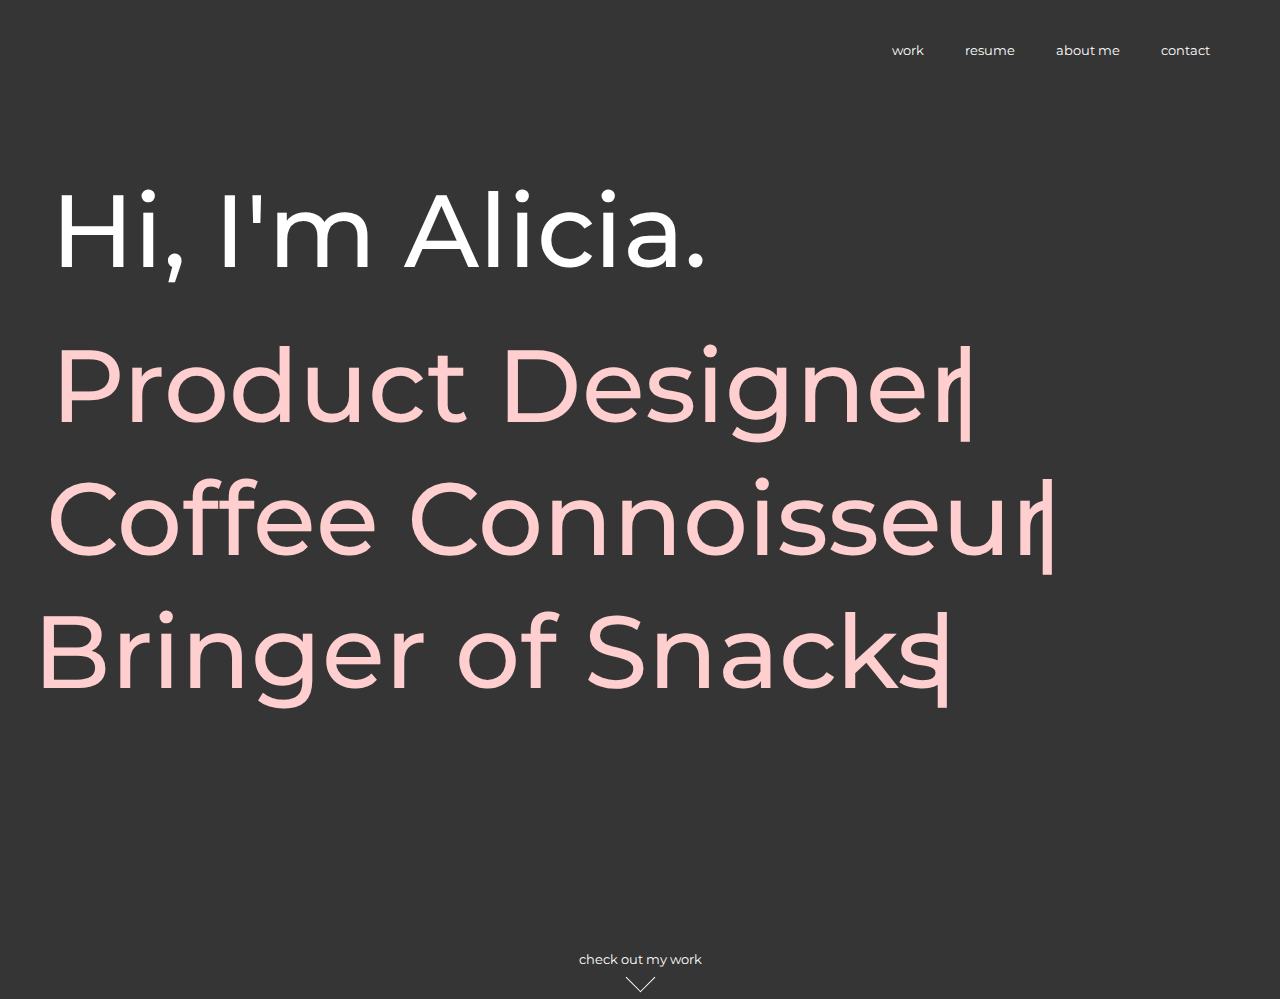
==== index.html @ 40eca385 "Add files via upload" ====
<!DOCTYPE html>

<html lang="en-US">

<head>
    <title>Alicia Kozlowski Portfolio</title> 
    <meta charset="utf-8">
    <meta name="viewport" content="width=device-width, initial-scale=1.0">
    <link rel="stylesheet" type="text/css" href="Kozlowski_Portfolio.css">
    <link rel="stylesheet" href="https://fonts.googleapis.com/css?family=Montserrat:300,400,500,600" type="text/css">
    <link rel="icon" href="/favicon.ico" type="image/x-icon">
    <link rel="icon" href="/favicon-32x32.png" type="image/png" sizes="32x32">
    <link rel="icon" href="/favicon-16x16.png" type="image/png" sizes="16x16">
</head>
    
<body class="home">
    
<header>
<a href="index.html"><div class="logo"></div></a>
<nav>
    <ul>
    <li><a class="navWhite" href="work.html">work</a></li>
    <li><a class="navWhite" href="resume.html">resume</a></li>
    <li><a class="navWhite" href="about-me.html">about me</a></li>
    <li><a class="navWhite" href="contact.html">contact</a></li>
    </ul>
</nav>
</header>
    
<main>
    <div id="home-div">
    <h1 id="home-text">Hi, I'm Alicia.</h1>
    <h1>
        <span class="text_1">Product Designer</span>
        <span class="text_2">Coffee Connoisseur</span>
        <span class="text_3">Bringer of Snacks</span>
    </h1>    
    </div>
</main>
    
<footer>
    <a href="work.html" class="navWhite">
    <div id="index">
        check out my work<br>
        <i class="downArrow"></i>
    </div>
    </a>
</footer>
 
</body>

</html>
---- Kozlowski_Portfolio.css ----
* {
    font-family: "Montserrat", sans-serif;
    box-sizing: border-box;
}

/********* Responsive Grid Sizing ***************/

body {
    margin-left: 4%;
    margin-right: 4%;
    background-color: #FFFFFF;
}

.col-1 { width: 8.33%; }
.col-2 { width: 16.66%; }
.col-3 { width: 25%; }
.col-4 { width: 33.33%; }
.col-5 { width: 41.66%; }
.col-6 { width: 50%; }
.col-7 { width: 58.33%; }
.col-8 { width: 66.66%; }
.col-9 { width: 75%; }
.col-10 { width: 83.33%; }
.col-11 { width: 91.66%; }
.col-12 { width: 100%; }

.row {
    position: relative;
    width: 100%;
}

.row [class*="col-"] {
    float: left;
    padding: 15px;
}

.row:first-child {
    padding-left: 0;
}

.row:last-child {
    padding-right: 0;
}

.row::after {
    content: "";
    clear: both;
    display: table;
}

main {
    clear: both;
    margin: auto;
}

div {
    padding: 0;
}

/*********** Header Styling ****************/

header {
    height: 3em;
}

.logo {
    background-image: url(Images/logo-color.svg);
    background-repeat: no-repeat;
}

.logo:hover {
    background-image: url(Images/logo-line.svg);
    background-repeat: no-repeat;
}

div.logo {
    width: 5.5vw;
    height: 5.5vw;
    float: left;
    margin: 1em;
}

nav {
    float: right;
}

nav ul li{
    list-style-type: none;
    display:inline-block;
    font-weight: 400;
    font-size: 1vw;
    padding: 1.45em;
}

/********** Link Styling ****************/

a.navDark:link {
    text-decoration: none;
    color: #000000;
}

a.navDark:visited {
    color: #000000;
}

a.navWhite:link {
    color: #FFFFFF;
    text-decoration: none;
}

a.navWhite:visited{
    text-decoration: none;
    display:inline-block;
    font-weight: 400;
    font-size: 1vw;
    color: #FFFFFF;
}

a.click:link {
    text-decoration: underline;
    color: #000000;
}

a.click:visited {
    text-decoration: underline;
    color: #F73959;
}

a.navDark:hover, a.click:hover, a.navWhite:hover{
    color: #F73959;
}

a.navDark:active, a.click:active, a.navWhite:active{
    color: #7AC7C3;
}

a.company:link, a.company:visited {
    color: #F73959;
    text-decoration: none;
}

a.company:hover {
    color: #F73959;
    text-decoration: underline;
}

a.company:active {
    color: #7AC7C3;
}

a.overlay:link {
    color: #FFFFFF;
    text-decoration: none;
}

a.overlay:visited {
    text-decoration: none;
}

/************* Home Page Styling ******************/

#home-text {
    font-size: 8vw;
    font-weight: 500;
    margin: 0;
    margin-bottom: 30px;
}

#home-div {
    margin-top: 7em;
}

.text_1, .text_2, .text_3 {
    font-size: 8vw;
    font-weight: 500;
    color: #FFCECE;
    display: inline-block;
    overflow: hidden;
    white-space: nowrap;
    position: relative;
    animation-timing-function: steps(18, end);
    animation-duration: 18s;
    animation-iteration-count: infinite;
}

.text_1 {
    animation-name: text1;
}

.text_2 {
    animation-name: text2;
    left: -5px;
}

.text_3 {
    animation-name: text3;
    left: -18px;
}

.text_1::after, .text_2::after, .text_3::after{
    content: "|";
    position: absolute;
    right: -10px;
    animation-name: caret;
    animation-duration: .75s;
    animation-timing-function: steps(1, end);
    animation-iteration-count: infinite;
}

@keyframes text1 {
    0%, 33%, 66%, 100% {
        width: 0;
    }
    10%, 22% {
        width: 9.2em;
    }
}

@keyframes text2 {
    0%, 33%, 66%, 100% {
        width: 0;
    }
    43%, 55% {
        width: 10em;
    }
}

@keyframes text3 {
    0%, 33%, 66%, 100% {
        width: 0;
    }
    76%, 88% {
        width: 9.05em;
    }
}

@keyframes caret {
    0%, 100% {
        opacity: 0;
    }
    20%, 80% {
        opacity: 1;
    }
}

body.home {
    background-color: #353535;
    color: #FFFFFF; 
}

#index {
    margin-left: auto;
    margin-right: auto;
    margin-top: 18vw;
    text-align: center;
    font-size: 1vw;
}

.downArrow {
    border: solid #FFFFFF;
    border-width: 0 1px 1px 0;
    display: inline-block;
    padding: 10px;
    transform: rotate(45deg);
    z-index: -1;
}

.downArrow:hover {
    border-color: #F73959;
}

.downArrow:active {
    border-color: #7AC7C3;
}

/******************** Text/Font Styling *********************/

.page-title {
    font-size: 7.75vw;
    font-weight: 300;
}

.page-title::after {
    content: "|";
    position: absolute;
    display: inline;
    margin: 0px .35em;
}

#title-subtext-resume {
    margin: 7.8vw 0;
}

#title-subtext-work {
    margin: 7vw 0;
}

.page-title-other {
    font-size: 7.75vw;
    font-weight: 300;
}

h2 {
    font-size: 2.5vw;
    font-weight: 500;
    margin: 2vw 0;
}

h3 {
    color: #F73859;
    font-size: 2vw;
    font-weight: 600;
    padding: 0;
    margin: 1vw 0;
}

th {
    color: #F73859;
    font-size: 2vw;
    font-weight: 600;
    padding: 0;
    margin: 1vw 0;
    text-align: left;
}

td.resume {
    font-weight: 400;
    font-size: 1.4vw;
    list-style-type: none;
    text-align: left;
    margin: 0;
    line-height: 1.55;
    padding: 0 6vw 0 0;
}

caption {
    font-size: 2.5vw;
    font-weight: 500;
    margin: 2vw 0;
    text-align: left;
}

table {
    margin: 0 9.25vw 6vw;
}

h4 {
    font-size: 1.5vw;
    font-weight: 400;
    color: #646464;
    padding: 0;
    margin: 0;
}

p {
    font-weight: 400;
    font-size: 1.4vw;
    line-height: 1.4;
}

/******************** About Me Page Styling *********************/

.profile-image {
    height: 40vw;
    border-radius: 12px;
    margin-right: 5vw;
    width: 35%;
    overflow: hidden;
    position: relative;
}

.profile-pic {
    display: block;
    width: auto;
    position: absolute;
    height: 100%;
    top: 0;
    left: 0;
}

#aboutText {
    padding-top: 0;
}

.button {
    background-color: #7AC7C3;
    border: 2px solid #FFFFFF;
    color: #000000;
    padding: 1.5vw;
    text-align: center;
    text-decoration: none;
    display: block;
    font-size: 1vw;
    border-radius: 10px;
    margin: 2vw auto;
    transition-duration: 0.4s;
    width: 30%;
}

input.button {
    margin-right: 7vw;
    width: 10vw;
}

.button:hover {
    background-color: #FFFFFF;
    border: 2px solid #7AC7C3;
}

.footer {
    font-size: .75vw;
    margin-top: 8%;
    text-align: center;
}

.footer p {
    font-size: .75vw;
}

.center {
    margin: auto;
}

.resumeHeader {
    height: 4vw;
}

/************* Contact Page Styling ****************/

#contact-email-icon {
    background-image: url(Images/mail-icon.svg);
    background-repeat: no-repeat;
    width: 7.5vw;
    height: 5.5vw;
    margin: 2vw auto;
}

#contact-phone-icon {
    background-image: url(Images/phone-icon.svg);
    background-repeat: no-repeat;
    width: 7.5vw;
    height: 5.5vw;
    margin: 2vw auto;
}

#contact-location-icon {
    background-image: url(Images/location-icon.svg);
    background-repeat: no-repeat;
    width: 7.5vw;
    height: 5.5vw;
    margin: 2vw auto 1vw;
}
.contact-card {
    text-align: center;
}

form {
    margin: 15px 0;
}

#message {
    background-color: rgba(35, 35, 35, 10%);
    height: 150px;
    border-radius: 2px;
    padding: 5px;
    margin: 1vw 0;
    border: 0px;
    color: rgba(35, 35, 35, 60%);
    font-size: 1.25vw;
    resize: vertical;
    max-height: 500px;
}

#fname, #lname, #email {
    background-color: rgba(35, 35, 35, 10%);
    height: 3vw;
    border-radius: 2px;
    padding: 5px;
    margin: 1vw 1vw 1vw 0;
    border: 0px;
    color: rgba(35, 35, 35, 60%);
    font-size: 1.25vw;
}

label {
    display: none;
}

/************* Work Page Styling ****************/

.work-card {
    position: relative;
    height: 25vw;
    width: 35vw;
    margin: 10px;
    border-radius: 5px;
    overflow: hidden;
    text-align: center;
}

.image {
    display: block;
    width: auto;
    position: absolute;
    top: 0;
    left: 0;
    height: 100%;
}

.overlay {
    position: absolute;
    top: 0;
    bottom: 0;
    left: 0;
    right: 0;
    height: 100%;
    width: 100%;
    opacity: 0;
    transition: .5s ease;
    background-image: radial-gradient( rgba(0,0,0,.2), rgba(0,0,0,.4));
}

.text {
    position: relative;
    top: 45%;
    color: white;
    text-decoration: none;
    font-weight: 600;
    padding: 0;
}

.work-card:hover .overlay {
    opacity: 1;
}

.full-bleed {
    width: 100%;
}

.introduction {
    margin-bottom: 3vw;
}

figure {
    position: relative;
    height: 30vw;
    overflow: hidden;
    margin: 3.83vw;
}

.pro-esports {
    position: absolute;
    display: block;
    width: auto;
    height: 100%;
    left: -15vw;
    top:0;
}

.video-wrapper {
    width: 95%;
    max-width: 1200px;
    margin: 3vw auto;
    position: relative;
}
.video-container {
    height: 0;
    width: 100%;
    max-width: 100%;
    padding-bottom: 56.25%;
    position: relative;
}

.video-container video {
    position: absolute;
    top: 0;
    left: 0;
    height: 100%;
    width: 100%;
    max-width: 100%;
}

.video-caption {
    width: 80%;
    margin: auto;
}

.portfolio {
    margin-bottom: 6vw;
}
/************* Mobile Styling ****************/

@media only screen and (max-width: 37.5em) {
    
    * {
        font-family: "Montserrat", sans-serif;
        box-sizing: border-box;
    }

    .mobile-resume {
        width: 80%;
        margin: 0 10%;
    }
    
    .mobile-work-card {
        width: 100%;
    }
    
    .image {
        width: 100%;
        height: auto;
        position: absolute;
        top: -40%;
    }
    
    .col-1 {
        display: none;
    }
    
    div.logo {
        width: 10vw;
        height: 10vw;
        float: left;
    }
    
    nav ul li{
        font-weight: 400;
        font-size: 2vw;
        padding: 2em 1em;
    }
    
    #home-text {
        font-size: 10vw;
        margin-bottom: 10px;
    }
    
    #index {
        margin-top: 18vw;
        text-align: center;
        font-size: 2vw;
    }
    
    .page-title-mobile {
        font-size: 7.75vw;
        font-weight: 300;
        width: 100%;
        text-align: center;
    }

    .page-title::after {
        display: none;
    }
    
    p {
        font-size: 2vw;
        line-height: 1.4;
        margin: 0;
    }
    
    .subtext-mobile {
        width: 100%;
        text-align: center;
        margin: 0;
    }
    
    #title-subtext-work {
        margin: 0;
    }
    
    #title-subtext-resume {
        margin: 0;
    }
    
    h2 {
        font-size: 4vw;
    }

    h3 {
        font-size: 3vw;
    }
    
    h4 {
        font-size: 2vw;
        margin: 0 0 10px 0;
    }
    
    th {
        font-size: 3vw;
    }

    td.resume {
        font-size: 2vw;
        line-height: 1.3;
        padding: 0;
    }

    caption {
        font-size: 4vw;
        margin: 20px 0;
    }
    
    .mobile-resume-bottom {
        width: 40%;
        margin: 0 0 0 30px;
    }
    
    .page-title-other {
        text-align: center;
    }
    
    .profile-image {
        display: none;
    }
    
    #aboutText {
        width: 100%;
        padding: 30px;
    }
}
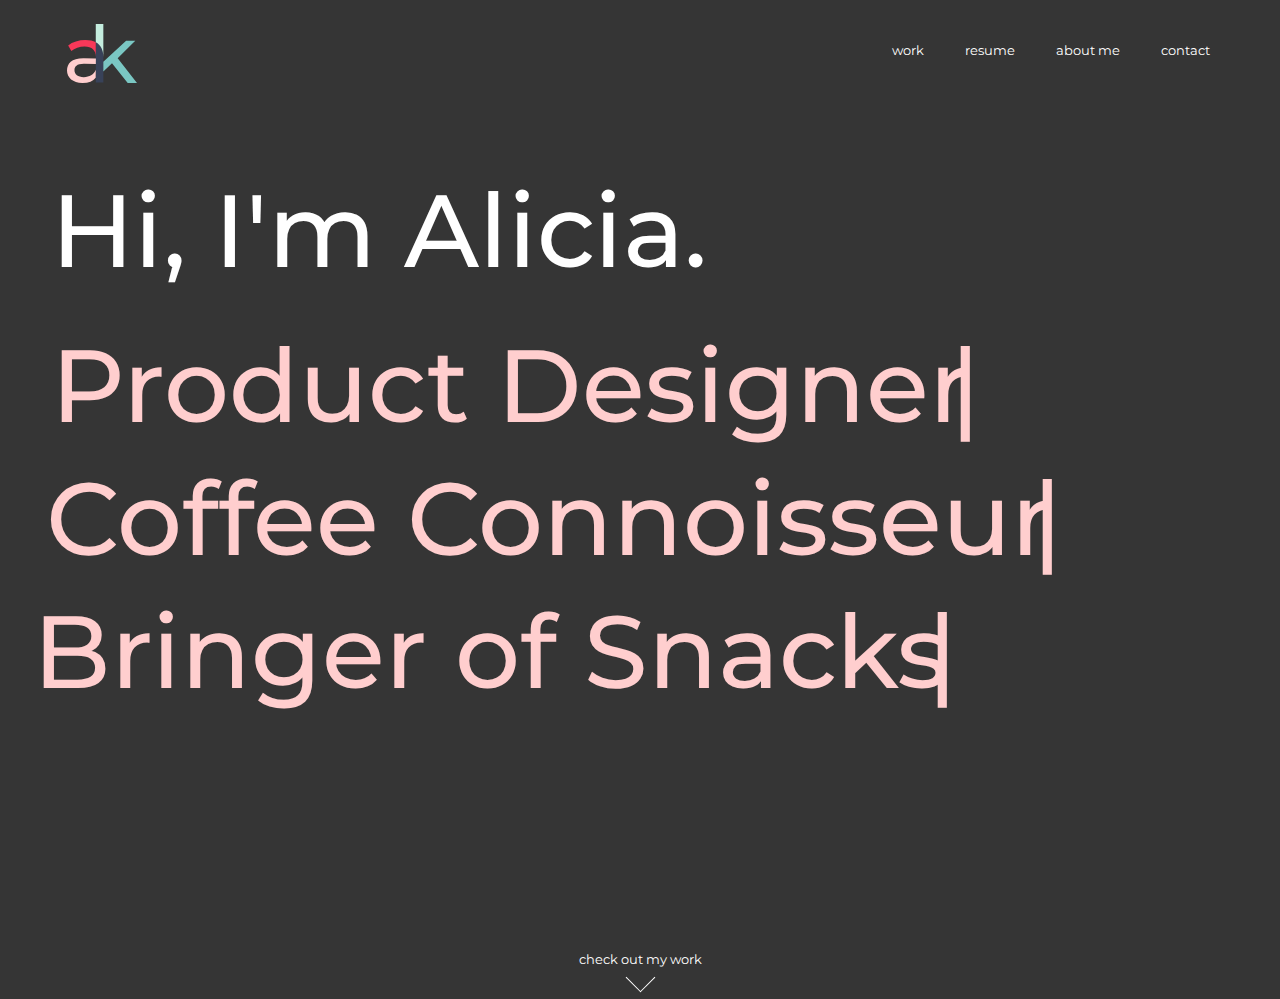
==== commit 8a011f72: "Update index.html" ====
--- a/index.html
+++ b/index.html
@@ -21,7 +21,7 @@
     <ul>
     <li><a class="navWhite" href="work.html">work</a></li>
     <li><a class="navWhite" href="resume.html">resume</a></li>
-    <li><a class="navWhite" href="about-me.html">about me</a></li>
+    <li><a class="navWhite" href="aboutme.html">about me</a></li>
     <li><a class="navWhite" href="contact.html">contact</a></li>
     </ul>
 </nav>
@@ -49,4 +49,4 @@
  
 </body>
 
-</html>+</html>
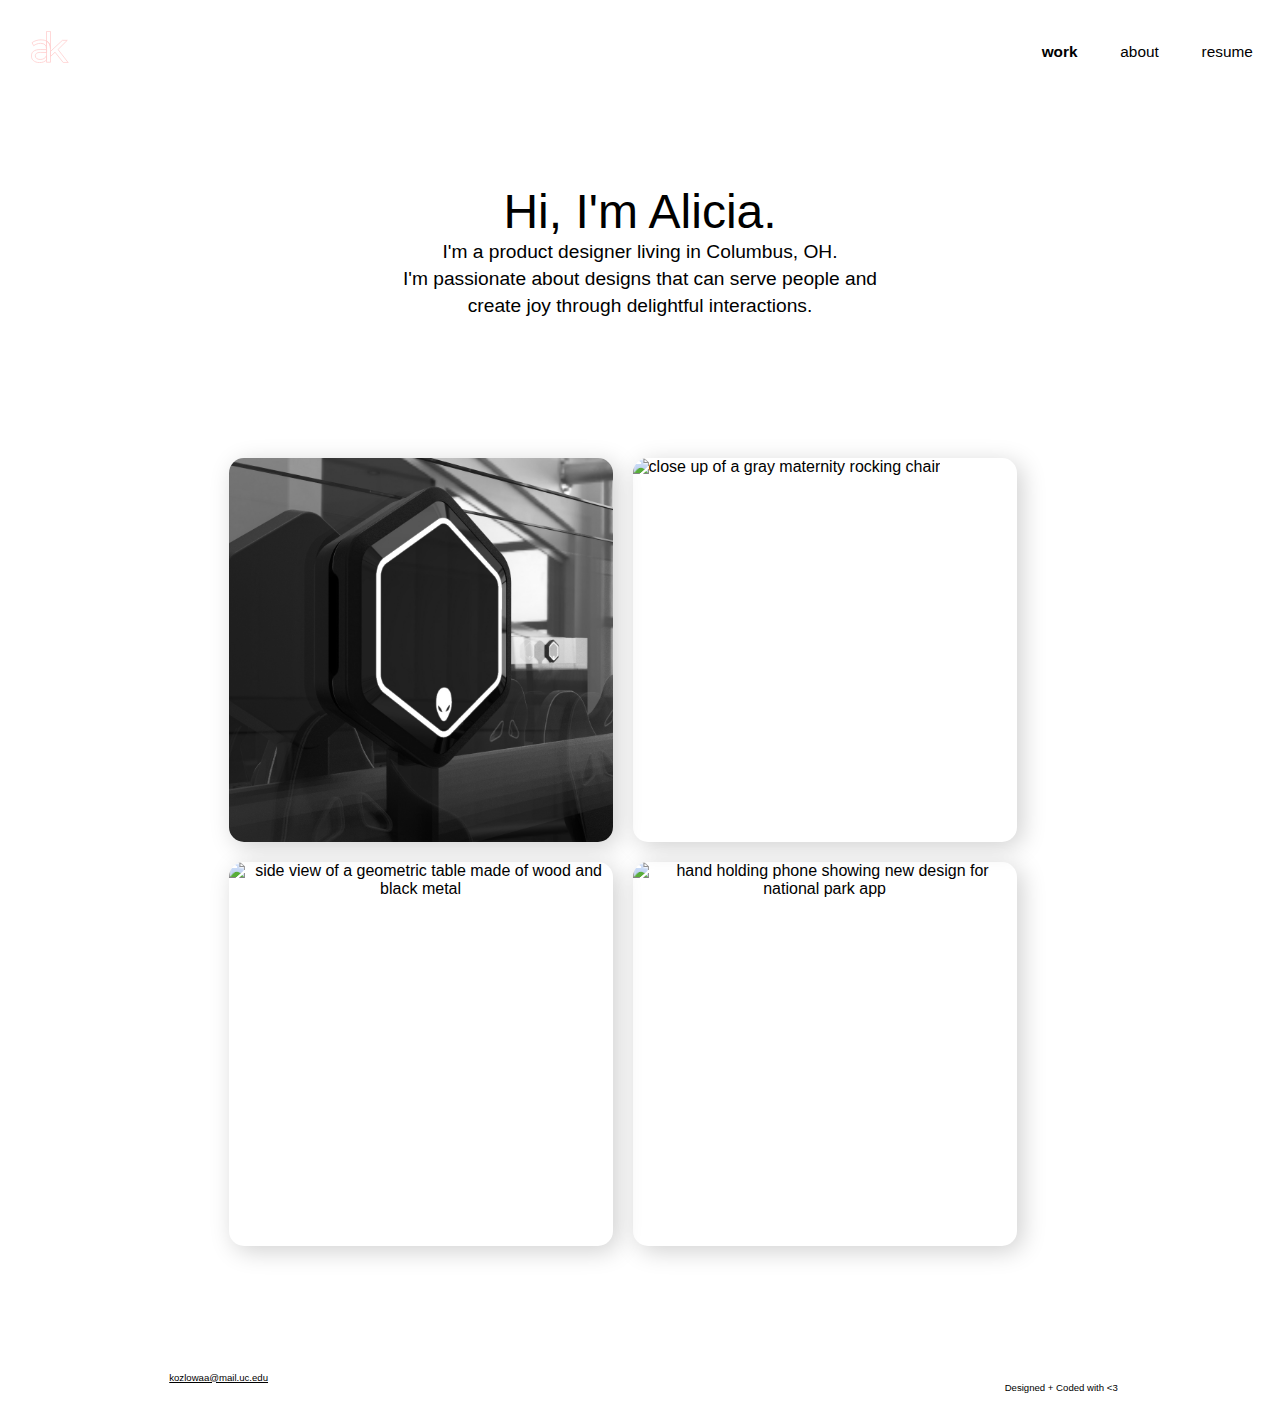
==== commit bd8e3ea0: "Add files via upload" ====
--- a/index.html
+++ b/index.html
@@ -19,34 +19,51 @@
 <a href="index.html"><div class="logo"></div></a>
 <nav>
     <ul>
-    <li><a class="navWhite" href="work.html">work</a></li>
-    <li><a class="navWhite" href="resume.html">resume</a></li>
-    <li><a class="navWhite" href="aboutme.html">about me</a></li>
-    <li><a class="navWhite" href="contact.html">contact</a></li>
+    <li><a class="navDark active" href="index.html">work</a></li>
+    <li><a class="navDark" href="about-me.html">about</a></li>
+    <li><a class="navDark" href="Kozlowski-Resume-2020.pdf" target="_blank">resume</a></li>
     </ul>
 </nav>
 </header>
     
 <main>
     <div id="home-div">
-    <h1 id="home-text">Hi, I'm Alicia.</h1>
-    <h1>
-        <span class="text_1">Product Designer</span>
-        <span class="text_2">Coffee Connoisseur</span>
-        <span class="text_3">Bringer of Snacks</span>
-    </h1>    
+        <h1 id="home-text">Hi, I'm Alicia.</h1>
+    <p class="description mobile-description"> I'm a product designer living in Columbus, OH. <br/>I'm passionate about designs that can serve people and <br/>create joy through delightful interactions.
+    </p>    
+    </div>
+     <div class="row">
+        <div class="col-2"></div>
+        <div class="col-5 work-card mobile-work-card">
+            <img src="Images/dell/actual%20room%20desk.4bw.png" alt="final intern project created for alienware brand college esports" class="image">
+            <a href="dell.html" class="overlay"><div class="text">alienware</div></a>
+        </div>
+        <div class="col-5 work-card mobile-work-card">
+            <img src="Images/aaro-card.png" alt="close up of a gray maternity rocking chair" class="image">
+            <a href="aaro.html" class="overlay"><div class="text">aaro</div></a>
+        </div>
+    </div>
+    <div class="row">
+        <div class="col-2"></div>
+        <div class="col-5 work-card mobile-work-card">
+            <img src="Images/hom-card.png" alt="side view of a geometric table made of wood and black metal" class="image">
+            <a href="hom.html" class="overlay"><div class="text">hom</div></a>
+        </div>
+        <div class="col-5 work-card mobile-work-card">
+            <img src="Images/national/portfolio_rd5_draft261.jpg" alt="hand holding phone showing new design for national park app" class="image">
+            <a href="national.html" class="overlay"><div class="text">national</div></a>
+        </div>
     </div>
 </main>
     
 <footer>
-    <a href="work.html" class="navWhite">
-    <div id="index">
-        check out my work<br>
-        <i class="downArrow"></i>
+    <div class="footer row">
+        <a class="click col-4" href="mailto:kozlowaa@mail.uc.edu">kozlowaa@mail.uc.edu</a>
+        <div class="click col-4"></div>
+        <p class="col-4">Designed + Coded with &lt;3</p>
     </div>
-    </a>
 </footer>
  
 </body>
 
-</html>
+</html>--- a/Kozlowski_Portfolio.css
+++ b/Kozlowski_Portfolio.css
@@ -1,13 +1,11 @@
 * {
-    font-family: "Montserrat", sans-serif;
+    font-family: "Nunito", sans-serif;
     box-sizing: border-box;
 }
 
 /********* Responsive Grid Sizing ***************/
 
 body {
-    margin-left: 4%;
-    margin-right: 4%;
     background-color: #FFFFFF;
 }
 
@@ -64,32 +62,43 @@
 }
 
 .logo {
-    background-image: url(Images/logo-color.svg);
-    background-repeat: no-repeat;
-}
-
-.logo:hover {
     background-image: url(Images/logo-line.svg);
     background-repeat: no-repeat;
 }
 
+header.project {
+    position: absolute;
+}
+
 div.logo {
-    width: 5.5vw;
-    height: 5.5vw;
+    width: 3vw;
+    height: 3vw;
     float: left;
-    margin: 1em;
+    margin: 1.45em;
 }
 
 nav {
     float: right;
+    z-index: 1;
+}
+
+nav.project {
+    position: fixed;
+    right: 0;
 }
 
 nav ul li{
     list-style-type: none;
     display:inline-block;
-    font-weight: 400;
-    font-size: 1vw;
-    padding: 1.45em;
+    font-weight: 200;
+    font-size: 1.2vw;
+    padding: 1.25em;
+}
+
+.full-bleed {
+    margin: 0;
+    display: block;
+    z-index: -1;
 }
 
 /********** Link Styling ****************/
@@ -103,19 +112,6 @@
     color: #000000;
 }
 
-a.navWhite:link {
-    color: #FFFFFF;
-    text-decoration: none;
-}
-
-a.navWhite:visited{
-    text-decoration: none;
-    display:inline-block;
-    font-weight: 400;
-    font-size: 1vw;
-    color: #FFFFFF;
-}
-
 a.click:link {
     text-decoration: underline;
     color: #000000;
@@ -130,10 +126,6 @@
     color: #F73959;
 }
 
-a.navDark:active, a.click:active, a.navWhite:active{
-    color: #7AC7C3;
-}
-
 a.company:link, a.company:visited {
     color: #F73959;
     text-decoration: none;
@@ -144,10 +136,6 @@
     text-decoration: underline;
 }
 
-a.company:active {
-    color: #7AC7C3;
-}
-
 a.overlay:link {
     color: #FFFFFF;
     text-decoration: none;
@@ -157,21 +145,49 @@
     text-decoration: none;
 }
 
+a.active {
+    font-weight: 600;
+}
+
 /************* Home Page Styling ******************/
 
+
 #home-text {
-    font-size: 8vw;
+    font-size: 3em;
     font-weight: 500;
     margin: 0;
-    margin-bottom: 30px;
+}
+
+#pronounciation {
+    display: none;
+    font-weight: 200;
+    font-size: .4em;
+    z-index: 2;
+    position: fixed;
+    transform: translateX(0, 80px);
+    transition: .5s ease;
+}
+
+#name:hover #pronounciation {
+    opacity: 1;
+    display: inline-block;
+    transform: translateX(0, 80px);
+    transition: .5s ease;
 }
 
 #home-div {
-    margin-top: 7em;
+    margin: 8em 0;
+    text-align: center;
+}
+
+.description {
+    font-size: 1.2em;
+    font-weight: 200;
+    margin: 0 10em;
 }
 
 .text_1, .text_2, .text_3 {
-    font-size: 8vw;
+    font-size: 2.5vw;
     font-weight: 500;
     color: #FFCECE;
     display: inline-block;
@@ -241,11 +257,6 @@
     20%, 80% {
         opacity: 1;
     }
-}
-
-body.home {
-    background-color: #353535;
-    color: #FFFFFF; 
 }
 
 #index {
@@ -358,15 +369,19 @@
     line-height: 1.4;
 }
 
+#space {
+    margin: 4em;
+}
 /******************** About Me Page Styling *********************/
 
 .profile-image {
-    height: 40vw;
-    border-radius: 12px;
-    margin-right: 5vw;
-    width: 35%;
+    height: 33em;
+    border-radius: 20px;
+    margin-left: 4em;
+    width: 24em;
     overflow: hidden;
     position: relative;
+    box-shadow:  5px 5px 25px #d0d0d0;
 }
 
 .profile-pic {
@@ -376,6 +391,16 @@
     height: 100%;
     top: 0;
     left: 0;
+}
+
+.body-text {
+    font-weight: 200;
+    font-size: 1.2em;
+}
+
+.intro {
+    font-weight: 500;
+    font-size: 3em;
 }
 
 #aboutText {
@@ -425,77 +450,24 @@
     height: 4vw;
 }
 
-/************* Contact Page Styling ****************/
-
-#contact-email-icon {
-    background-image: url(Images/mail-icon.svg);
-    background-repeat: no-repeat;
-    width: 7.5vw;
-    height: 5.5vw;
-    margin: 2vw auto;
-}
-
-#contact-phone-icon {
-    background-image: url(Images/phone-icon.svg);
-    background-repeat: no-repeat;
-    width: 7.5vw;
-    height: 5.5vw;
-    margin: 2vw auto;
-}
-
-#contact-location-icon {
-    background-image: url(Images/location-icon.svg);
-    background-repeat: no-repeat;
-    width: 7.5vw;
-    height: 5.5vw;
-    margin: 2vw auto 1vw;
-}
-.contact-card {
-    text-align: center;
-}
-
-form {
-    margin: 15px 0;
-}
-
-#message {
-    background-color: rgba(35, 35, 35, 10%);
-    height: 150px;
-    border-radius: 2px;
-    padding: 5px;
-    margin: 1vw 0;
-    border: 0px;
-    color: rgba(35, 35, 35, 60%);
-    font-size: 1.25vw;
-    resize: vertical;
-    max-height: 500px;
-}
-
-#fname, #lname, #email {
-    background-color: rgba(35, 35, 35, 10%);
-    height: 3vw;
-    border-radius: 2px;
-    padding: 5px;
-    margin: 1vw 1vw 1vw 0;
-    border: 0px;
-    color: rgba(35, 35, 35, 60%);
-    font-size: 1.25vw;
-}
-
-label {
-    display: none;
-}
-
 /************* Work Page Styling ****************/
 
 .work-card {
     position: relative;
-    height: 25vw;
-    width: 35vw;
+    height: 30vw;
+    width: 30vw;
     margin: 10px;
-    border-radius: 5px;
+    border-radius: 15px;
     overflow: hidden;
     text-align: center;
+    box-shadow:  5px 5px 25px #d0d0d0;
+}
+
+.work-card:hover {
+    box-shadow:  5px 5px 35px #d0d0d0;
+    transform: translate(0, -30px, 2);
+    transform: scale(1.01);
+    transition: .25s ease;
 }
 
 .image {
@@ -517,7 +489,6 @@
     width: 100%;
     opacity: 0;
     transition: .5s ease;
-    background-image: radial-gradient( rgba(0,0,0,.2), rgba(0,0,0,.4));
 }
 
 .text {
@@ -593,17 +564,24 @@
 @media only screen and (max-width: 37.5em) {
     
     * {
-        font-family: "Montserrat", sans-serif;
+        font-family: "Nunito", sans-serif;
         box-sizing: border-box;
     }
 
+    .mobile-description {
+        margin: 1em;
+        font-size: 1em;
+    }
+    
     .mobile-resume {
         width: 80%;
         margin: 0 10%;
     }
     
     .mobile-work-card {
-        width: 100%;
+        width: 80%;
+        height: 8em;
+        margin: 1em 10%;
     }
     
     .image {
@@ -613,25 +591,25 @@
         top: -40%;
     }
     
-    .col-1 {
-        display: none;
-    }
-    
     div.logo {
-        width: 10vw;
-        height: 10vw;
+        width: 5vw;
+        height: 5vw;
         float: left;
     }
     
     nav ul li{
-        font-weight: 400;
-        font-size: 2vw;
+        font-weight: 200;
+        font-size: .5em;
         padding: 2em 1em;
     }
     
     #home-text {
-        font-size: 10vw;
-        margin-bottom: 10px;
+        font-size: 2.5em;
+    }
+    
+    #home-div {
+        margin: 4em 0;
+        text-align: center;
     }
     
     #index {
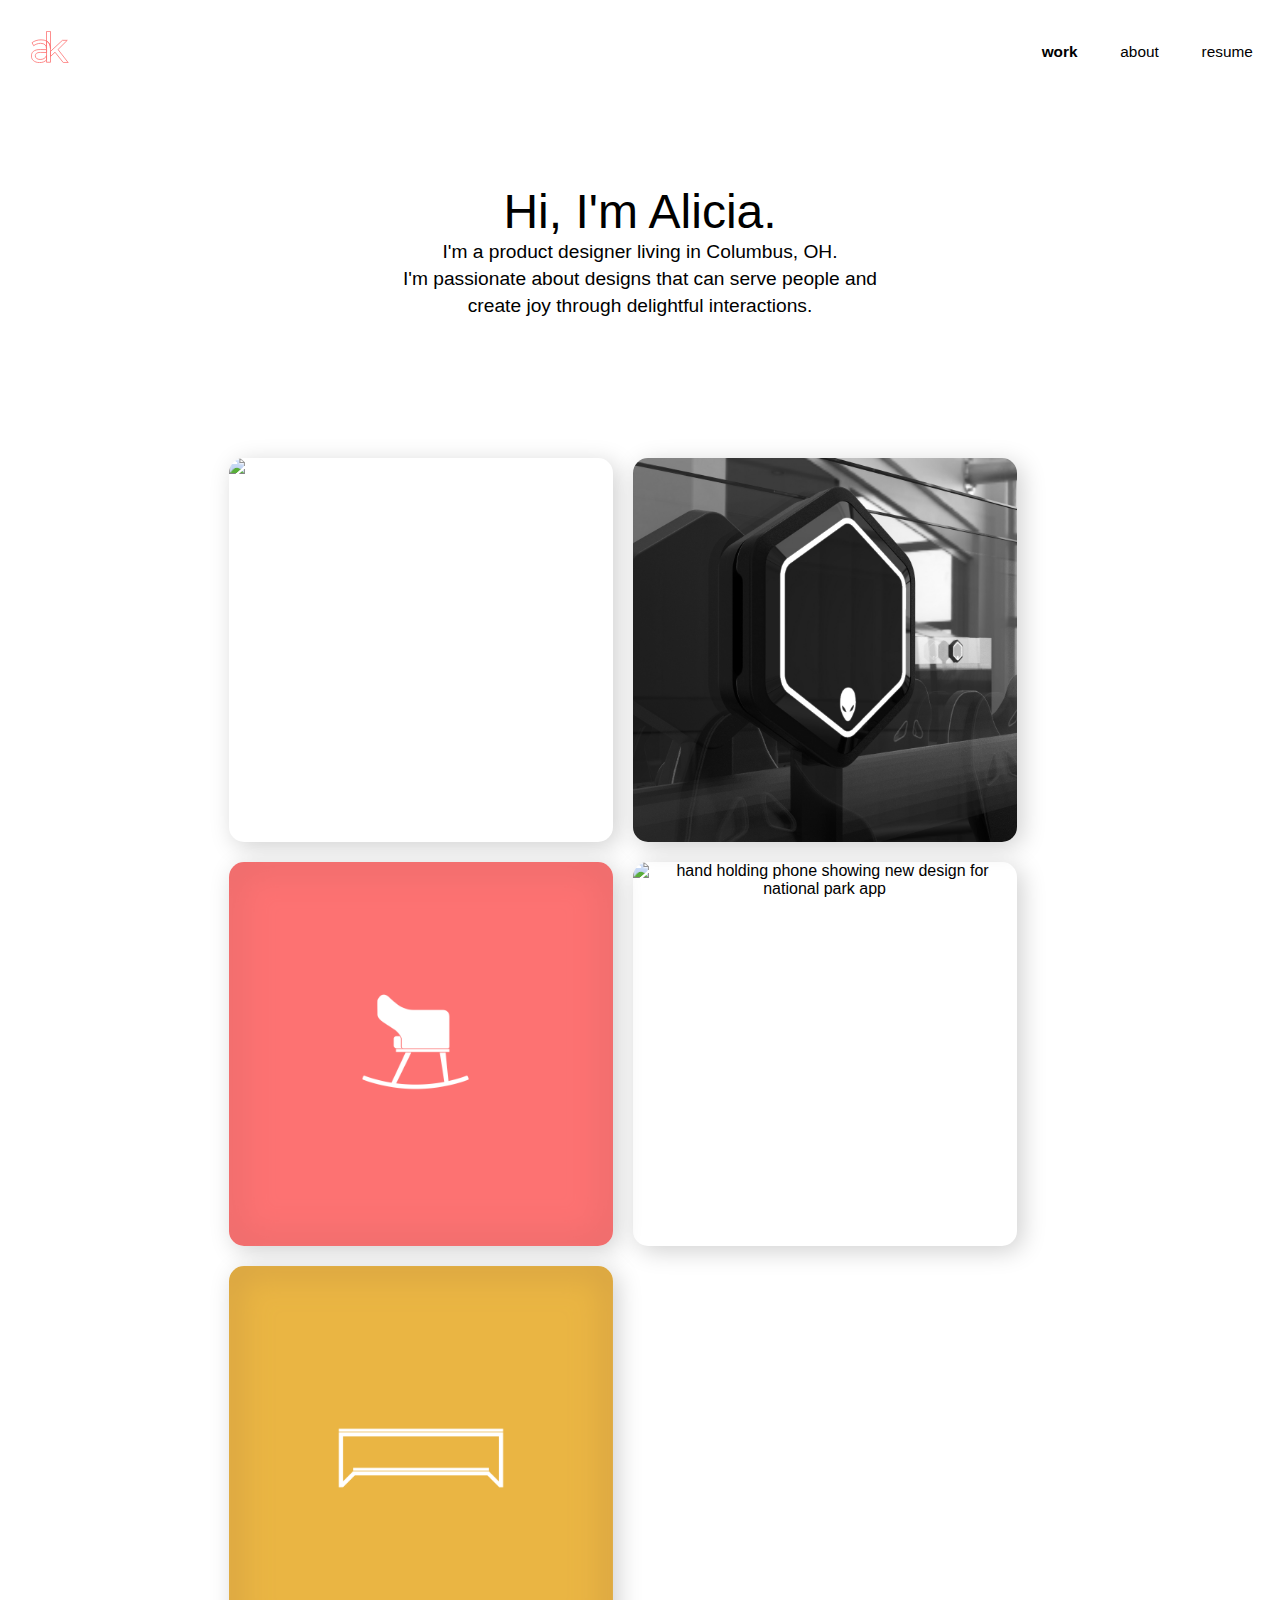
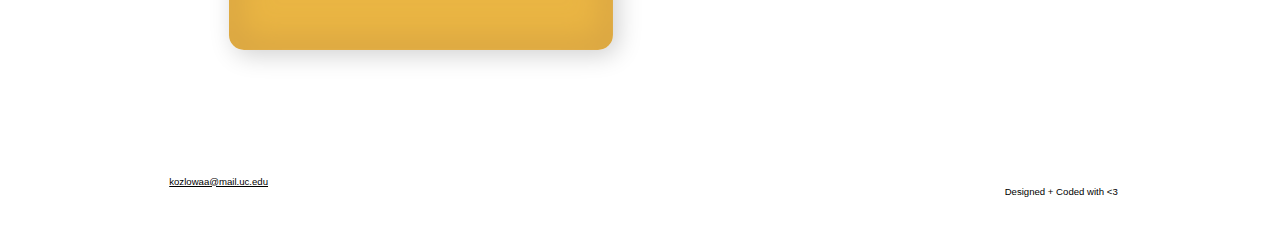
==== commit 18d4a4f5: "Add files via upload" ====
--- a/index.html
+++ b/index.html
@@ -35,12 +35,23 @@
      <div class="row">
         <div class="col-2"></div>
         <div class="col-5 work-card mobile-work-card">
+            <img src="Images/wic-card.png" class="image">
+            <a href="wic-research.html" class="overlay"><div class="text">   </div></a>
+        </div>
+        <div class="col-5 work-card mobile-work-card">
             <img src="Images/dell/actual%20room%20desk.4bw.png" alt="final intern project created for alienware brand college esports" class="image">
             <a href="dell.html" class="overlay"><div class="text">alienware</div></a>
-        </div>
+         </div>
+    </div>
+    <div class="row">
+        <div class="col-2"></div>
         <div class="col-5 work-card mobile-work-card">
             <img src="Images/aaro-card.png" alt="close up of a gray maternity rocking chair" class="image">
             <a href="aaro.html" class="overlay"><div class="text">aaro</div></a>
+        </div>
+        <div class="col-5 work-card mobile-work-card">
+            <img src="Images/national/portfolio_rd5_draft261.jpg" alt="hand holding phone showing new design for national park app" class="image">
+            <a href="national.html" class="overlay"><div class="text">national</div></a>
         </div>
     </div>
     <div class="row">
@@ -48,10 +59,6 @@
         <div class="col-5 work-card mobile-work-card">
             <img src="Images/hom-card.png" alt="side view of a geometric table made of wood and black metal" class="image">
             <a href="hom.html" class="overlay"><div class="text">hom</div></a>
-        </div>
-        <div class="col-5 work-card mobile-work-card">
-            <img src="Images/national/portfolio_rd5_draft261.jpg" alt="hand holding phone showing new design for national park app" class="image">
-            <a href="national.html" class="overlay"><div class="text">national</div></a>
         </div>
     </div>
 </main>
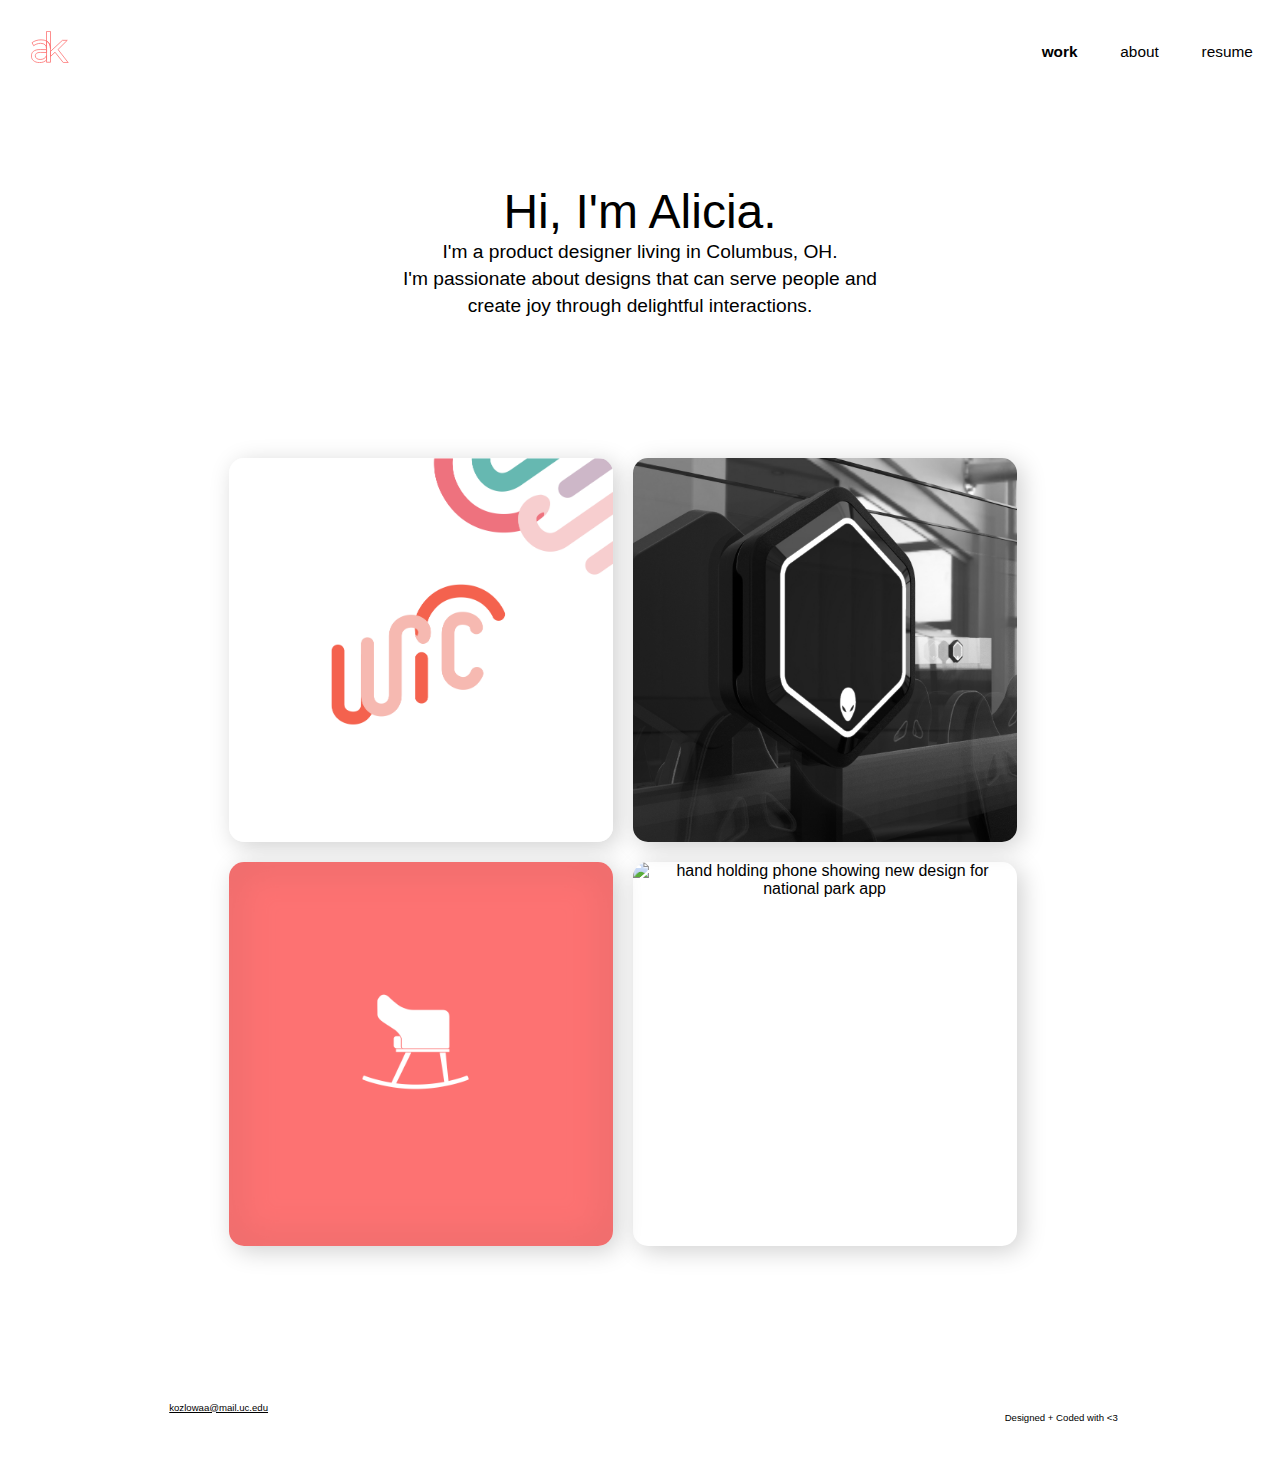
==== commit bfe7bb32: "Add files via upload" ====
--- a/index.html
+++ b/index.html
@@ -40,25 +40,25 @@
         </div>
         <div class="col-5 work-card mobile-work-card">
             <img src="Images/dell/actual%20room%20desk.4bw.png" alt="final intern project created for alienware brand college esports" class="image">
-            <a href="dell.html" class="overlay"><div class="text">alienware</div></a>
+            <a href="dell.html" class="overlay"><div class="text"></div></a>
          </div>
     </div>
     <div class="row">
         <div class="col-2"></div>
         <div class="col-5 work-card mobile-work-card">
             <img src="Images/aaro-card.png" alt="close up of a gray maternity rocking chair" class="image">
-            <a href="aaro.html" class="overlay"><div class="text">aaro</div></a>
+            <a href="aaro.html" class="overlay"><div class="text"></div></a>
         </div>
         <div class="col-5 work-card mobile-work-card">
             <img src="Images/national/portfolio_rd5_draft261.jpg" alt="hand holding phone showing new design for national park app" class="image">
-            <a href="national.html" class="overlay"><div class="text">national</div></a>
+            <a href="national.html" class="overlay"><div class="text"></div></a>
         </div>
     </div>
     <div class="row">
         <div class="col-2"></div>
-        <div class="col-5 work-card mobile-work-card">
+        <div class="col-5 work-card mobile-work-card" style="display:none;">
             <img src="Images/hom-card.png" alt="side view of a geometric table made of wood and black metal" class="image">
-            <a href="hom.html" class="overlay"><div class="text">hom</div></a>
+            <a href="hom.html" class="overlay"><div class="text"></div></a>
         </div>
     </div>
 </main>
--- a/Kozlowski_Portfolio.css
+++ b/Kozlowski_Portfolio.css
@@ -147,6 +147,22 @@
 
 a.active {
     font-weight: 600;
+}
+
+#slides {
+    font-family: "Source Sans Pro";
+    font-style: italic;
+    color: #000000;
+    font-weight: 300;
+}
+
+a.navWhite:link {
+    text-decoration: none;
+    color: #FFFFFF;
+}
+
+a.navWhite:visited {
+    color: #FFFFFF;
 }
 
 /************* Home Page Styling ******************/
